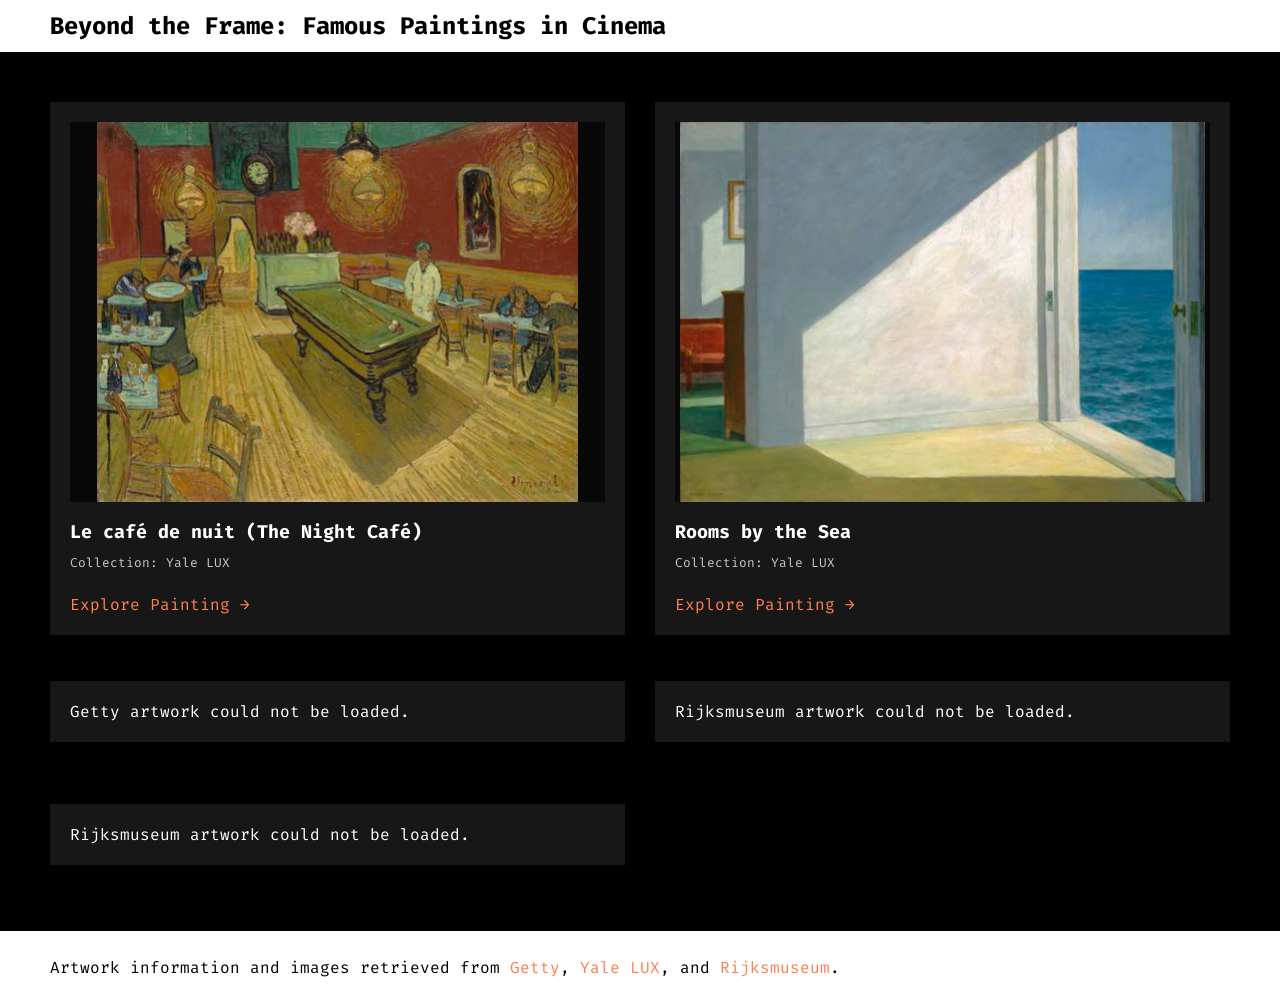
==== index.html @ aadd8e1c "first commit" ====
<!DOCTYPE html>
<html lang="en">

<head>
    <meta charset="UTF-8">
    <meta name="viewport" content="width=device-width, initial-scale=1.0">

    <title>Beyond the Frame: Famous Paintings in Cinema</title>
    <link rel="preconnect" href="https://fonts.googleapis.com">
    <link rel="preconnect" href="https://fonts.gstatic.com" crossorigin>
    <link href="https://fonts.googleapis.com/css2?family=Fira+Code:wght@300..700&display=swap" rel="stylesheet">
    <link href="css/style.css" rel="stylesheet">
</head>

<body>
    <header>Beyond the Frame: Famous Paintings in Cinema</header>

    <main id="all-artworks">
        <!-- Artwork cards are added here with JavaScript. -->
    </main>

    <footer>
        <p>Artwork information and images retrieved from <a href="https://www.getty.edu/" target="_blank">Getty</a>,
            <a href="https://lux.collections.yale.edu/" target="_blank">Yale LUX</a>, and
            <a href="https://www.rijksmuseum.nl/" target="_blank">Rijksmuseum</a>.
        </p>
    </footer>

    <script src="js/script.js"></script>
</body>

</html>
---- css/style.css ----
/* Normalizing Rules */
* {
    box-sizing: border-box;
}

body,
html {
    min-height: 100vh;
    margin: 0;
}

img {
    max-width: 100%;
}

figure {
    margin: 0;
}

body {
    font-family: "Fira Code", monospace;
    min-height: 100vh;
    display: flex;
    flex-direction: column;
}

header {
    font-weight: 700;
    font-size: 1.5em;
    padding: 10px 50px;
}

footer {
    padding: 10px 50px;
}

main {
    background-color: black;
    color: white;
    padding: 50px;
    display: grid;
    grid-template-columns: repeat(2, minmax(0, 1fr));
    grid-gap: 30px;
    flex: 1;
}

/* Artwork cards */
.artwork-card {
    min-width: 0;
    padding: 20px;
    background-color: #171717;
}

.artwork-card figure {
    display: flex;
    flex-direction: column;
    gap: 10px;
}

.artwork-card img {
    display: block;
    width: 100%;
    height: 380px;
    object-fit: contain;
    background-color: #080808;
}

.artwork-card h2 {
    margin: 18px 0 8px;
    font-size: 1.15em;
    line-height: 1.4;
}

.artwork-card p {
    margin: 8px 0;
}

.artwork-card .small-body {
    font-size: 80%;
    color: #c8c8c8;
}

.artwork-card .artwork-credit {
    font-size: 80%;
    color: #c8c8c8;
}

.small-body {
    font-size: 80%;
}

footer p {
    color: black;
}

a {
    text-decoration: none;
    color: coral;
}

a:hover {
    color: red;
}

.right-align {
    text-align: right;
}


/* Individual Painting Pages */
.painting-details {
    background-color: black;
    color: white;
    padding: 50px;
    display: grid;
    grid-template-columns: repeat(2, minmax(0, 1fr));
    grid-gap: 40px;
}

.painting-details img {
    width: 100%;
    max-height: 650px;
    object-fit: contain;
}

.painting-details h1 {
    font-size: 1.8em;
}

.painting-details h2 {
    font-size: 1.2em;
    margin-top: 35px;
}

.painting-details p {
    line-height: 1.8;
}

.artwork-card a {
    display: inline-block;
    margin-top: 15px;
}

.painting-details a {
    display: inline-block;
    margin-top: 30px;
}
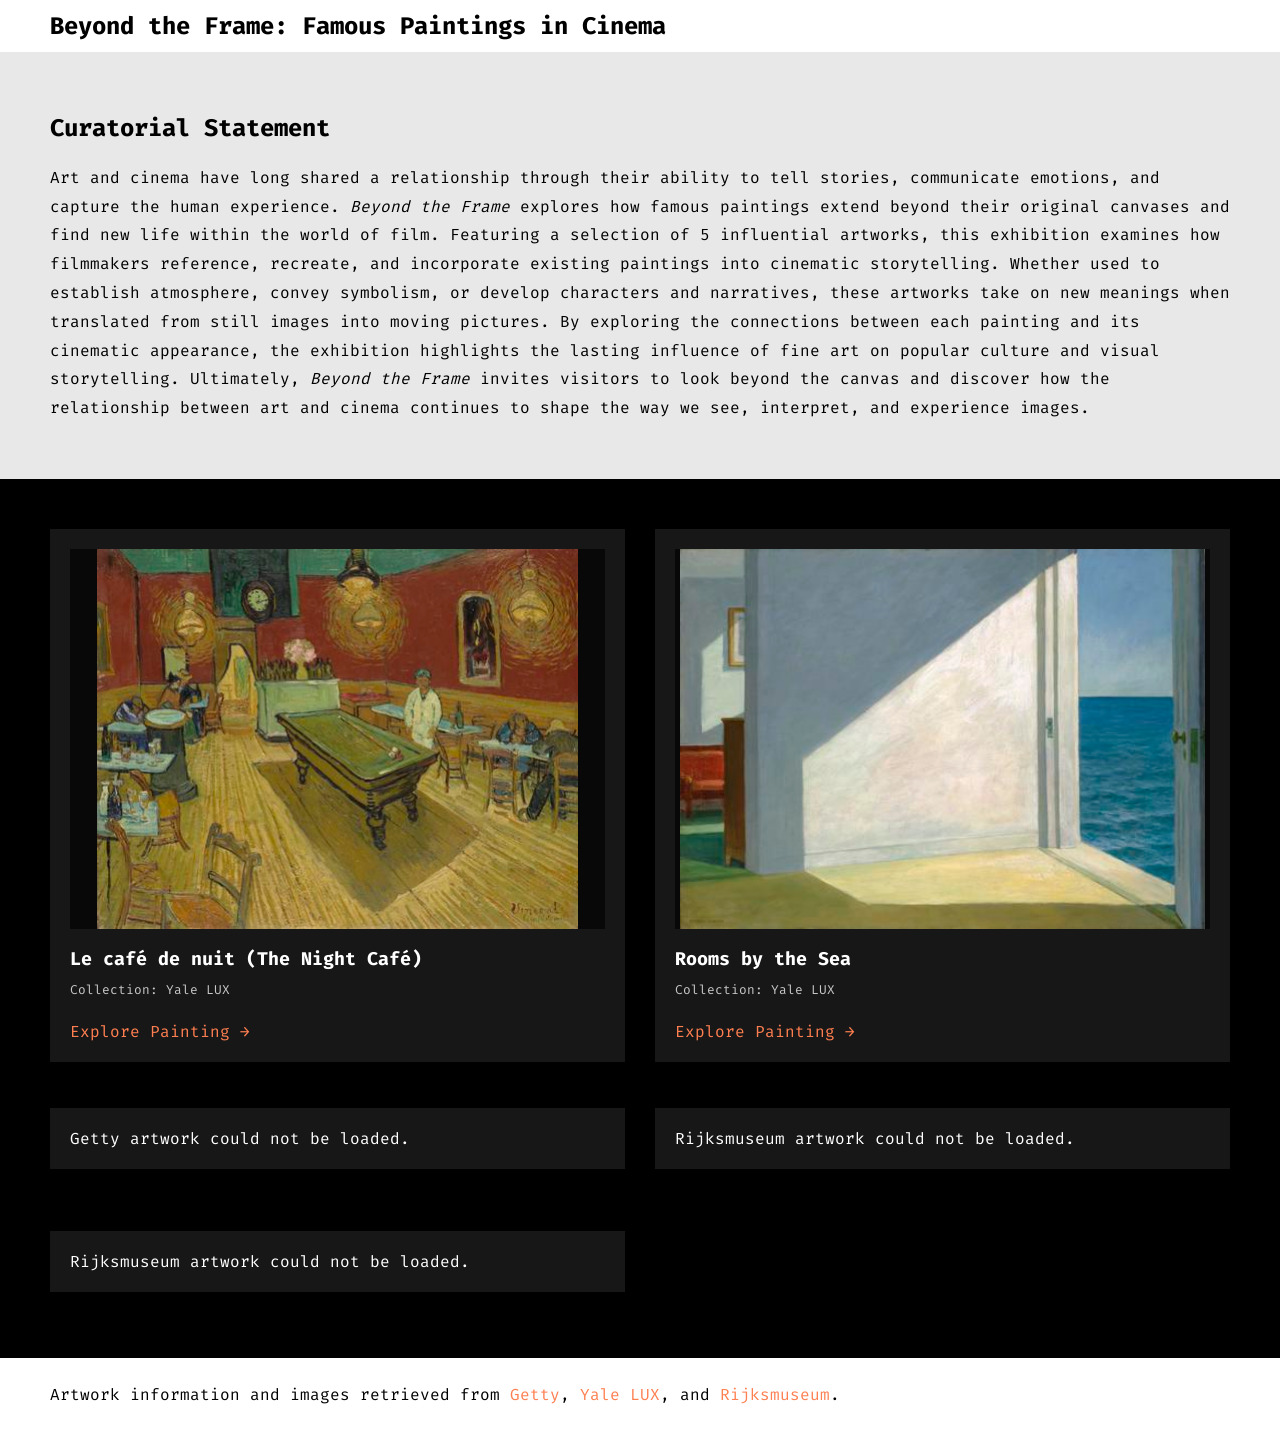
==== commit 1fefaa1c: "Added a curatorial statement to the landing page" ====
--- a/index.html
+++ b/index.html
@@ -15,6 +15,25 @@
 <body>
     <header>Beyond the Frame: Famous Paintings in Cinema</header>
 
+    <section class="curatorial-statement">
+        <h2>Curatorial Statement</h2>
+        <p>
+            Art and cinema have long shared a relationship through their ability to tell stories, communicate emotions,
+            and capture the human experience. <em>Beyond the Frame</em> explores how famous paintings extend beyond
+            their
+            original canvases and find new life within the world of film. Featuring a selection of 5 influential
+            artworks, this exhibition examines how filmmakers reference, recreate, and incorporate existing paintings
+            into cinematic storytelling. Whether used to establish atmosphere, convey symbolism, or develop characters
+            and narratives, these artworks take on new meanings when translated from still images into moving pictures.
+            By exploring the connections between each painting and its cinematic appearance, the exhibition highlights
+            the lasting influence of fine art on popular culture and visual storytelling. Ultimately, <em>Beyond the
+                Frame</em>
+            invites visitors to look beyond the canvas and discover how the relationship between art and cinema
+            continues to shape the way we see, interpret, and experience images.
+
+        </p>
+    </section>
+
     <main id="all-artworks">
         <!-- Artwork cards are added here with JavaScript. -->
     </main>
--- a/css/style.css
+++ b/css/style.css
@@ -43,6 +43,24 @@
     grid-gap: 30px;
     flex: 1;
 }
+
+.curatorial-statement {
+    padding: 40px 50px;
+    background-color: #e8e8e8;
+    color: black;
+    width: 100%;
+}
+
+.curatorial-statement h2 {
+    font-size: 1.5em;
+}
+
+.curatorial-statement p {
+    width: 100%;
+    max-width: none;
+    line-height: 1.8;
+}
+
 
 /* Artwork cards */
 .artwork-card {
